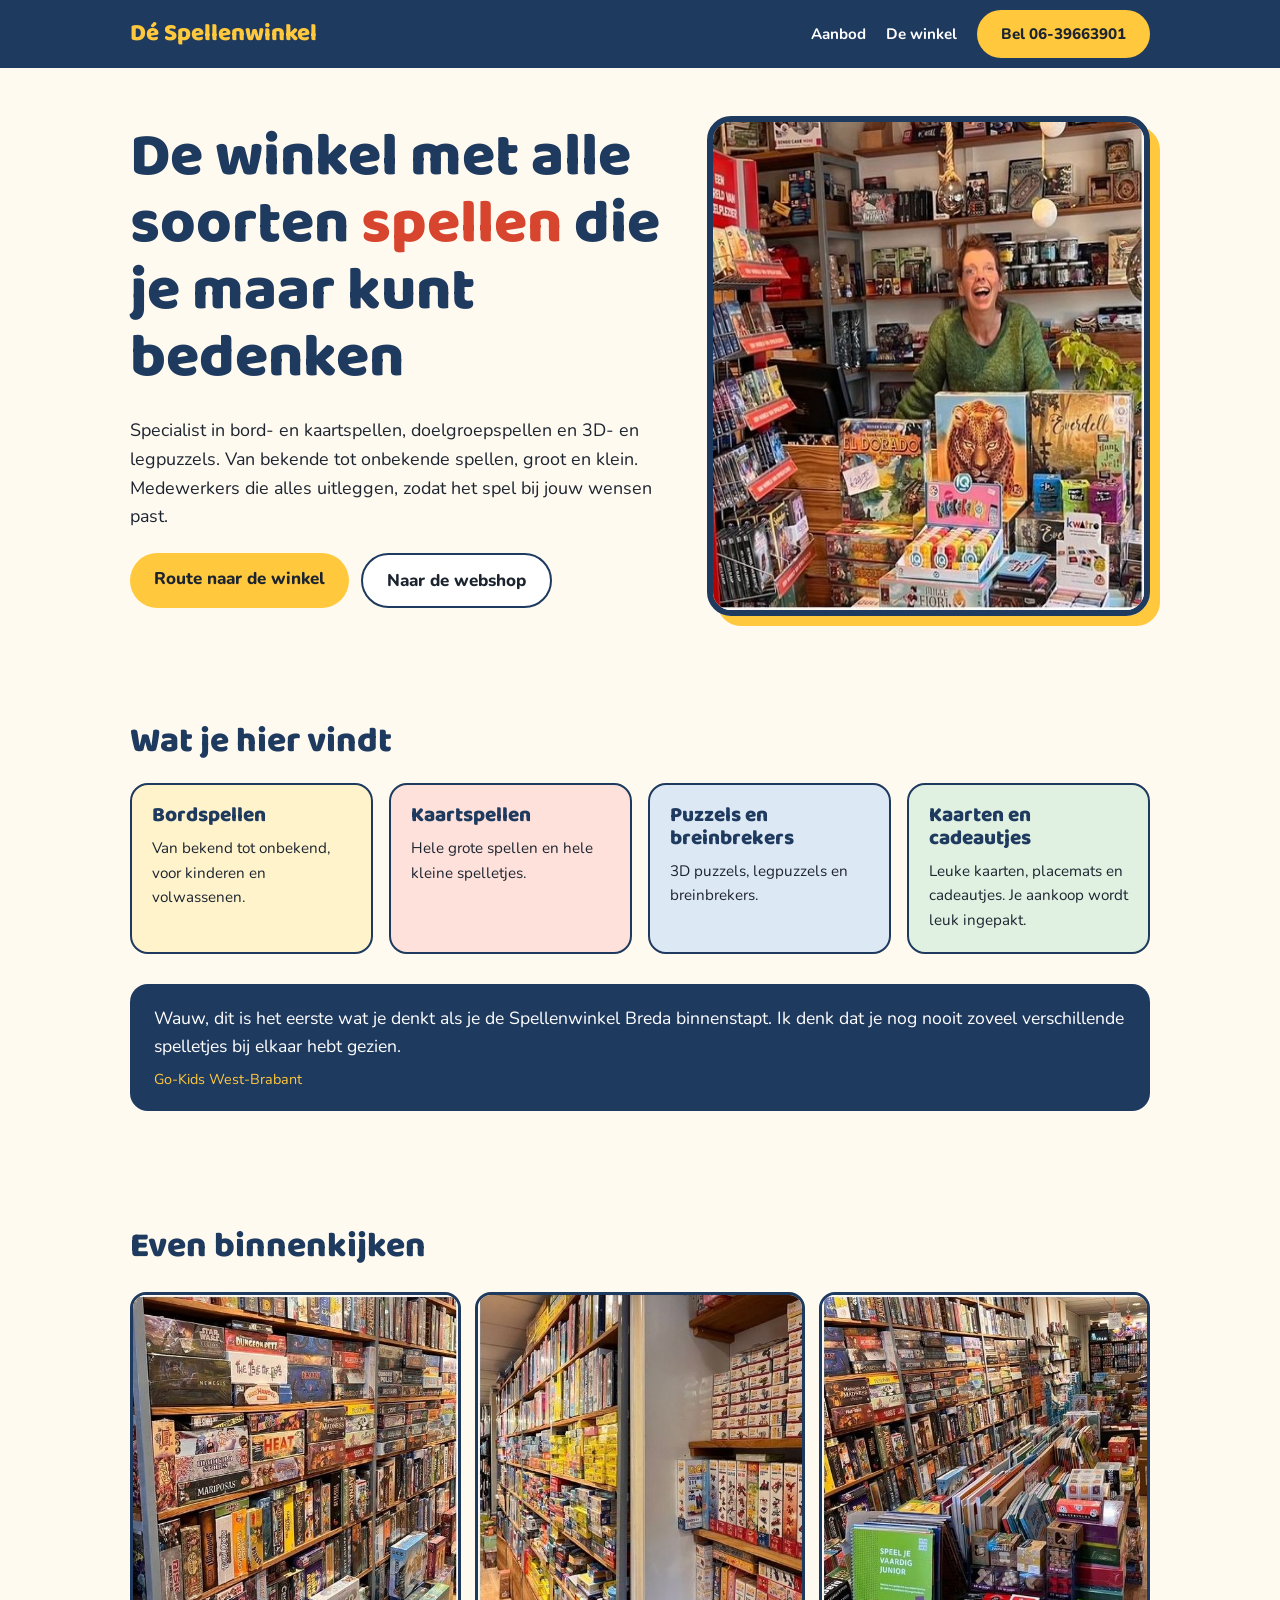
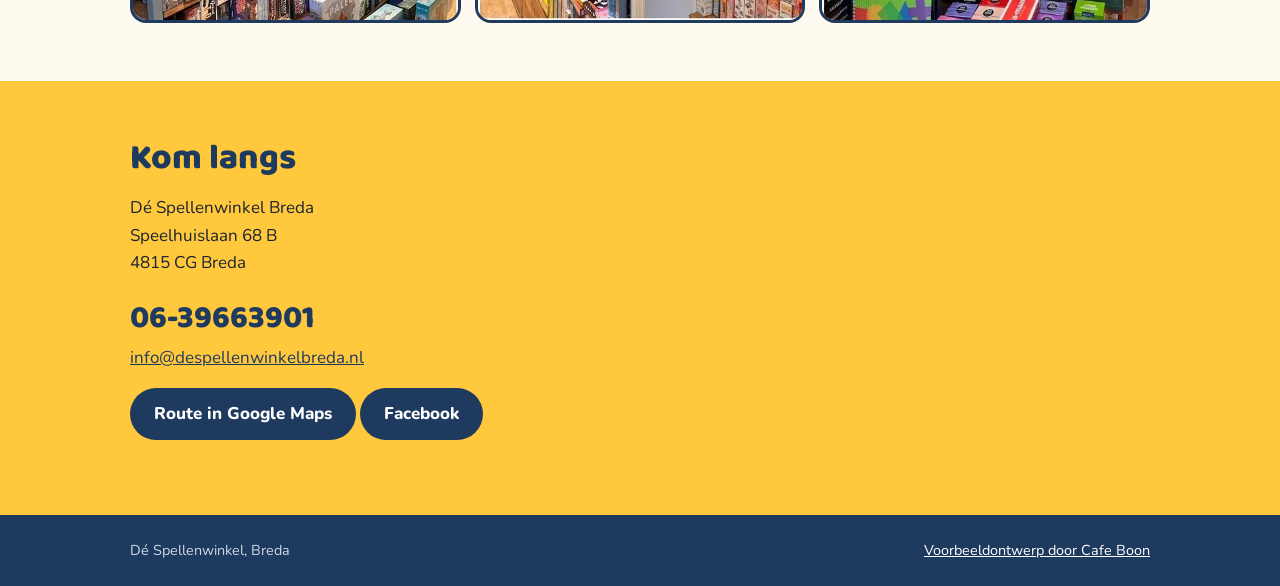
==== index.html @ e3f37ae2 "Voorbeeldwebsite voor despellenwinkelbreda" ====
<!doctype html>
<html lang="nl">
<head>
<meta charset="utf-8">
<meta name="viewport" content="width=device-width,initial-scale=1">
<title>Dé Spellenwinkel Breda | Bordspellen, kaartspellen en puzzels</title>
<meta name="description" content="Dé Spellenwinkel aan de Speelhuislaan in Breda. Specialist in bord- en kaartspellen, doelgroepspellen en 3D- en legpuzzels. Eigenaresse Margot helpt je graag verder.">
<meta name="robots" content="noindex">
<link rel="icon" type="image/svg+xml" href="images/favicon.svg">
<meta property="og:title" content="Dé Spellenwinkel Breda">
<meta property="og:description" content="Bord- en kaartspellen, doelgroepspellen en puzzels in Breda.">
<meta property="og:image" content="https://despellenwinkelbreda.cafeboon.com/images/og.jpg">
<meta property="og:type" content="website">
<link rel="preconnect" href="https://fonts.googleapis.com">
<link rel="preconnect" href="https://fonts.gstatic.com" crossorigin>
<link href="https://fonts.googleapis.com/css2?family=Baloo+2:wght@800&family=Nunito:wght@400;700;800&display=swap" rel="stylesheet">
<link rel="stylesheet" href="style.css">
</head>
<body>
<header><div class="wrap">
<a class="logo" href="#top">Dé Spellenwinkel</a>
<nav><a href="#aanbod">Aanbod</a><a href="#winkel">De winkel</a><a class="btn" href="tel:0639663901">Bel 06-39663901</a></nav>
</div></header>
<main id="top">
<div class="hero"><div class="wrap">
<div>
<h1>De winkel met alle soorten <span>spellen</span> die je maar kunt bedenken</h1>
<p>Specialist in bord- en kaartspellen, doelgroepspellen en 3D- en legpuzzels. Van bekende tot onbekende spellen, groot en klein. Medewerkers die alles uitleggen, zodat het spel bij jouw wensen past.</p>
<div class="acts"><a class="btn" href="https://www.google.com/maps/dir/?api=1&destination=Speelhuislaan+68+B+4815+CG+Breda">Route naar de winkel</a><a class="btn alt" href="https://despellenwinkelbreda.nl/">Naar de webshop</a></div>
</div>
<img src="images/margot.jpg" alt="Eigenaresse Margot achter de toonbank tussen de spellen" width="500" height="500">
</div></div>

<section id="aanbod"><div class="wrap">
<h2>Wat je hier vindt</h2>
<div class="cards">
<div class="card"><h3>Bordspellen</h3><p>Van bekend tot onbekend, voor kinderen en volwassenen.</p></div>
<div class="card"><h3>Kaartspellen</h3><p>Hele grote spellen en hele kleine spelletjes.</p></div>
<div class="card"><h3>Puzzels en breinbrekers</h3><p>3D puzzels, legpuzzels en breinbrekers.</p></div>
<div class="card"><h3>Kaarten en cadeautjes</h3><p>Leuke kaarten, placemats en cadeautjes. Je aankoop wordt leuk ingepakt.</p></div>
</div>
<blockquote>Wauw, dit is het eerste wat je denkt als je de Spellenwinkel Breda binnenstapt. Ik denk dat je nog nooit zoveel verschillende spelletjes bij elkaar hebt gezien.<cite>Go-Kids West-Brabant</cite></blockquote>
</div></section>

<section id="winkel"><div class="wrap">
<h2>Even binnenkijken</h2>
<div class="shots">
<img src="images/bordspellen.jpg" alt="Wand vol bordspellen" loading="lazy">
<img src="images/wand.jpg" alt="Kasten vol spellen" loading="lazy">
<img src="images/puzzels.jpg" alt="Spellen en boeken in de winkel" loading="lazy">
</div>
</div></section>

<section class="visit"><div class="wrap">
<h2>Kom langs</h2>
<p>Dé Spellenwinkel Breda<br>Speelhuislaan 68 B<br>4815 CG Breda</p>
<p><a class="big" href="tel:0639663901">06-39663901</a><br><a href="mailto:info@despellenwinkelbreda.nl">info@despellenwinkelbreda.nl</a></p>
<p><a class="btn" href="https://www.google.com/maps/dir/?api=1&destination=Speelhuislaan+68+B+4815+CG+Breda">Route in Google Maps</a> <a class="btn" href="https://www.facebook.com/despellenwinkel/">Facebook</a></p>
</div></section>
</main>
<footer><div class="wrap"><span>Dé Spellenwinkel, Breda</span><a href="https://cafeboon.com">Voorbeeldontwerp door Cafe Boon</a></div></footer>
</body>
</html>
---- style.css ----
:root{--navy:#1f3a5f;--yellow:#ffc83d;--red:#d8452f;--paper:#fffaf0;--ink:#1c2430}
*{box-sizing:border-box}
html{scroll-behavior:smooth}
body{margin:0;font-family:'Nunito',sans-serif;color:var(--ink);background:var(--paper);line-height:1.6;font-size:17px}
img{max-width:100%;display:block}
a{color:var(--navy)}
h1,h2,h3{font-family:'Baloo 2',sans-serif;font-weight:800;line-height:1.1;margin:0 0 .4em;color:var(--navy)}
h1{font-size:clamp(2.3rem,6vw,3.8rem)}
h2{font-size:2.2rem}
.wrap{max-width:1060px;margin:0 auto;padding:0 20px}
header{background:var(--navy);position:sticky;top:0;z-index:10}
header .wrap{display:flex;align-items:center;justify-content:space-between;padding-top:10px;padding-bottom:10px}
.logo{font-family:'Baloo 2',sans-serif;font-weight:800;font-size:1.5rem;color:var(--yellow);text-decoration:none}
nav{display:flex;gap:20px;align-items:center}
nav a{color:#fff;text-decoration:none;font-weight:700;font-size:.95rem}
.btn{display:inline-block;background:var(--yellow);color:var(--ink)!important;padding:12px 24px;border-radius:99px;font-weight:800;text-decoration:none}
.btn.alt{background:#fff;border:2px solid var(--navy)}
.hero .wrap{display:grid;grid-template-columns:1.1fr .9fr;gap:36px;align-items:center;padding-top:48px;padding-bottom:48px}
.hero h1 span{color:var(--red)}
.hero p{font-size:1.12rem;max-width:30em}
.acts{display:flex;gap:12px;flex-wrap:wrap;margin-top:22px}
.hero img{border-radius:24px;border:6px solid var(--navy);box-shadow:10px 10px 0 var(--yellow);width:100%}
section{padding:58px 0}
.cards{display:grid;grid-template-columns:repeat(4,1fr);gap:16px;margin-top:22px}
.card{background:#fff;border:2px solid var(--navy);border-radius:18px;padding:20px}
.card:nth-child(1){background:#fff3cc}
.card:nth-child(2){background:#fde1da}
.card:nth-child(3){background:#dde8f5}
.card:nth-child(4){background:#e0f1e1}
.card h3{font-size:1.3rem}
.card p{margin:0;font-size:.95rem}
.shots{display:grid;grid-template-columns:repeat(3,1fr);gap:14px;margin-top:26px}
.shots img{border-radius:16px;aspect-ratio:1/1;object-fit:cover;width:100%;border:3px solid var(--navy)}
blockquote{margin:30px 0 0;padding:20px 24px;background:var(--navy);color:#fff;border-radius:18px;font-size:1.1rem}
blockquote cite{display:block;margin-top:8px;font-style:normal;font-size:.9rem;color:var(--yellow)}
.visit{background:var(--yellow)}
.visit .big{font-family:'Baloo 2',sans-serif;font-size:2rem;font-weight:800;text-decoration:none}
.visit .btn{background:var(--navy);color:#fff!important}
footer{background:var(--navy);color:#cdd8e6;padding:24px 0;font-size:.9rem}
footer a{color:#fff}
footer .wrap{display:flex;justify-content:space-between;flex-wrap:wrap;gap:8px}
@media(max-width:820px){
.hero .wrap{grid-template-columns:1fr}
.cards{grid-template-columns:1fr 1fr}
.shots{grid-template-columns:1fr}
nav a:not(.btn){display:none}
section{padding:40px 0}
}
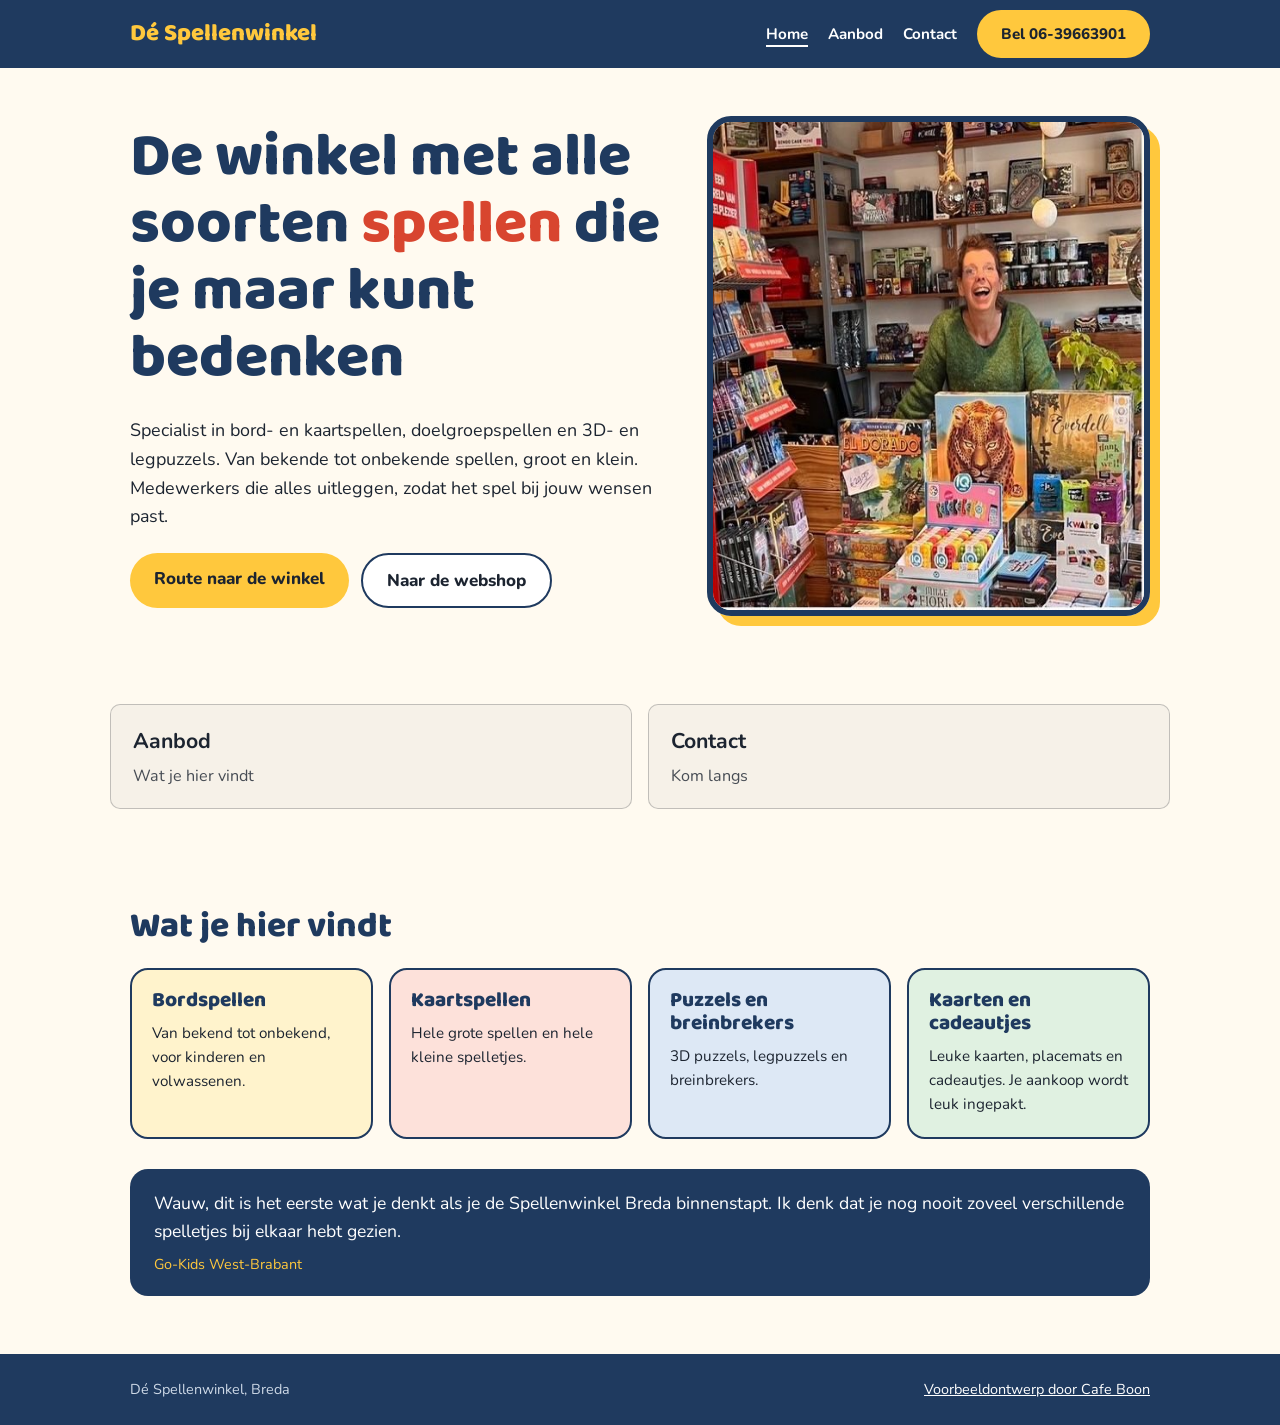
==== commit 829a505e: "Website opgedeeld in meerdere pagina's" ====
--- a/index.html
+++ b/index.html
@@ -18,20 +18,21 @@
 </head>
 <body>
 <header><div class="wrap">
-<a class="logo" href="#top">Dé Spellenwinkel</a>
-<nav><a href="#aanbod">Aanbod</a><a href="#winkel">De winkel</a><a class="btn" href="tel:0639663901">Bel 06-39663901</a></nav>
+<a class="logo" href="index.html">Dé Spellenwinkel</a>
+<nav><a aria-current="page" href="index.html">Home</a><a href="aanbod.html">Aanbod</a><a href="contact.html">Contact</a><a class="btn" href="tel:0639663901">Bel 06-39663901</a></nav>
 </div></header>
+<div aria-label="Pagina's" class="sn-bar" role="navigation"><a aria-current="page" class="sn-link" href="index.html">Home</a><a class="sn-link" href="aanbod.html">Aanbod</a><a class="sn-link" href="contact.html">Contact</a></div>
 <main id="top">
 <div class="hero"><div class="wrap">
 <div>
 <h1>De winkel met alle soorten <span>spellen</span> die je maar kunt bedenken</h1>
 <p>Specialist in bord- en kaartspellen, doelgroepspellen en 3D- en legpuzzels. Van bekende tot onbekende spellen, groot en klein. Medewerkers die alles uitleggen, zodat het spel bij jouw wensen past.</p>
-<div class="acts"><a class="btn" href="https://www.google.com/maps/dir/?api=1&destination=Speelhuislaan+68+B+4815+CG+Breda">Route naar de winkel</a><a class="btn alt" href="https://despellenwinkelbreda.nl/">Naar de webshop</a></div>
+<div class="acts"><a class="btn" href="https://www.google.com/maps/dir/?api=1&amp;destination=Speelhuislaan+68+B+4815+CG+Breda">Route naar de winkel</a><a class="btn alt" href="https://despellenwinkelbreda.nl/">Naar de webshop</a></div>
 </div>
-<img src="images/margot.jpg" alt="Eigenaresse Margot achter de toonbank tussen de spellen" width="500" height="500">
+<img alt="Eigenaresse Margot achter de toonbank tussen de spellen" height="500" src="images/margot.jpg" width="500"/>
 </div></div>
-
-<section id="aanbod"><div class="wrap">
+<div class="sn-cards"><a class="sn-card" href="aanbod.html"><strong>Aanbod</strong><span>Wat je hier vindt</span></a><a class="sn-card" href="contact.html"><strong>Contact</strong><span>Kom langs</span></a></div>
+<section><div class="wrap">
 <h2>Wat je hier vindt</h2>
 <div class="cards">
 <div class="card"><h3>Bordspellen</h3><p>Van bekend tot onbekend, voor kinderen en volwassenen.</p></div>
@@ -41,23 +42,6 @@
 </div>
 <blockquote>Wauw, dit is het eerste wat je denkt als je de Spellenwinkel Breda binnenstapt. Ik denk dat je nog nooit zoveel verschillende spelletjes bij elkaar hebt gezien.<cite>Go-Kids West-Brabant</cite></blockquote>
 </div></section>
-
-<section id="winkel"><div class="wrap">
-<h2>Even binnenkijken</h2>
-<div class="shots">
-<img src="images/bordspellen.jpg" alt="Wand vol bordspellen" loading="lazy">
-<img src="images/wand.jpg" alt="Kasten vol spellen" loading="lazy">
-<img src="images/puzzels.jpg" alt="Spellen en boeken in de winkel" loading="lazy">
-</div>
-</div></section>
-
-<section class="visit"><div class="wrap">
-<h2>Kom langs</h2>
-<p>Dé Spellenwinkel Breda<br>Speelhuislaan 68 B<br>4815 CG Breda</p>
-<p><a class="big" href="tel:0639663901">06-39663901</a><br><a href="mailto:info@despellenwinkelbreda.nl">info@despellenwinkelbreda.nl</a></p>
-<p><a class="btn" href="https://www.google.com/maps/dir/?api=1&destination=Speelhuislaan+68+B+4815+CG+Breda">Route in Google Maps</a> <a class="btn" href="https://www.facebook.com/despellenwinkel/">Facebook</a></p>
-</div></section>
 </main>
 <footer><div class="wrap"><span>Dé Spellenwinkel, Breda</span><a href="https://cafeboon.com">Voorbeeldontwerp door Cafe Boon</a></div></footer>
-</body>
-</html>
+</body></html>
--- a/style.css
+++ b/style.css
@@ -46,3 +46,18 @@
 nav a:not(.btn){display:none}
 section{padding:40px 0}
 }
+@media(max-width:520px){header .btn{padding:9px 14px;white-space:nowrap;font-size:14px}}
+/* sitenav:start */
+.sn-bar{display:none;gap:6px;overflow-x:auto;white-space:nowrap;-webkit-overflow-scrolling:touch;padding:8px 12px;background:inherit;color:inherit;font:inherit;line-height:1.2;border-bottom:1px solid rgba(128,128,128,.35);box-sizing:border-box;max-width:100%}
+.sn-bar a.sn-link{flex:0 0 auto;padding:9px 15px;border-radius:999px;color:inherit;text-decoration:none;font-size:15px;font-weight:600;letter-spacing:0;text-transform:none;margin:0}
+.sn-bar a.sn-link[aria-current="page"]{background:rgba(128,128,128,.2);box-shadow:inset 0 -2px 0 currentColor}
+@media(max-width:820px){.sn-bar{display:flex}}
+nav a[aria-current="page"]:not(.cta):not(.btn):not(.call){text-decoration:underline;text-underline-offset:6px;text-decoration-thickness:2px}
+.sn-head{max-width:1100px;margin:0 auto;padding:40px 20px 0;box-sizing:border-box}
+.sn-head h1{margin:0;color:inherit;font-size:clamp(30px,5vw,46px);line-height:1.1}
+.sn-cards{max-width:1100px;margin:0 auto;padding:40px 20px;display:grid;grid-template-columns:repeat(auto-fit,minmax(230px,1fr));gap:16px;box-sizing:border-box}
+.sn-card{display:block;padding:20px 22px;border:1px solid rgba(128,128,128,.45);border-radius:10px;background:rgba(128,128,128,.07);color:inherit;text-decoration:none;min-width:0}
+.sn-card strong{display:block;font-size:1.25em;margin:0 0 6px;color:inherit}
+.sn-card span{display:block;opacity:.8;font-size:.95em;line-height:1.4}
+.sn-card:hover,.sn-card:focus-visible{border-color:currentColor}
+/* sitenav:end */
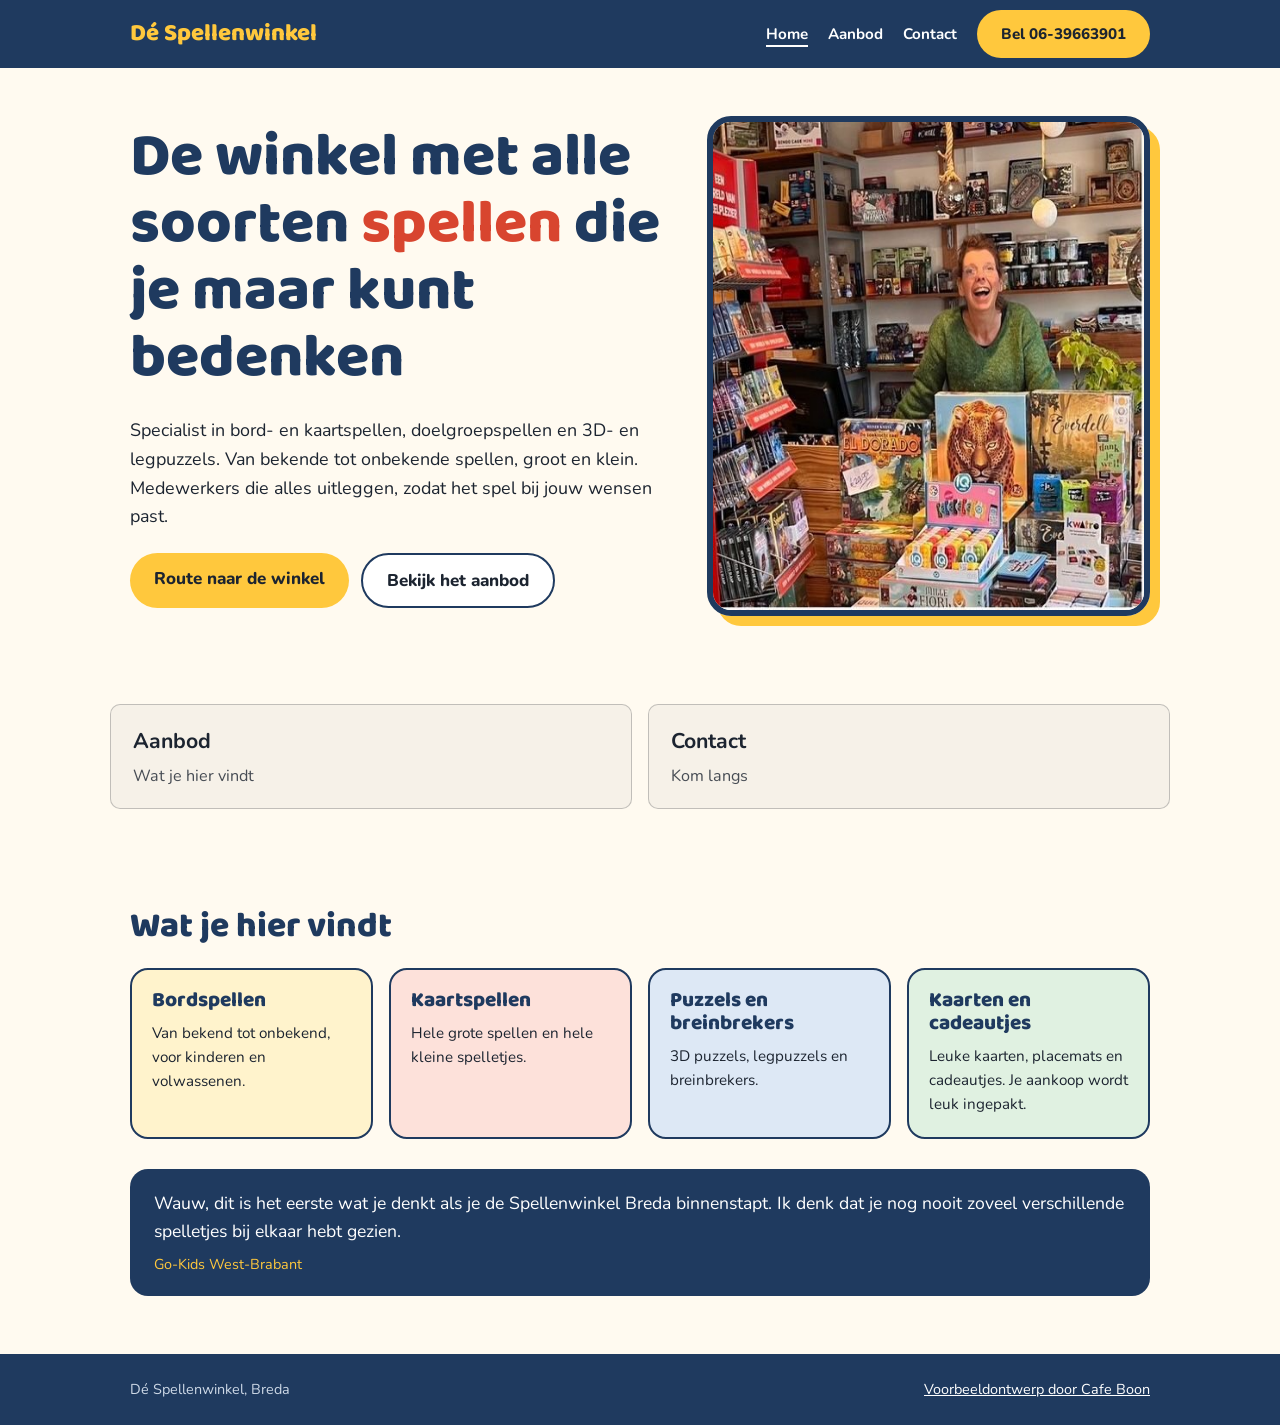
==== commit 5f2c92fa: "Links naar externe websites vervangen door eigen pagina's" ====
--- a/index.html
+++ b/index.html
@@ -27,7 +27,7 @@
 <div>
 <h1>De winkel met alle soorten <span>spellen</span> die je maar kunt bedenken</h1>
 <p>Specialist in bord- en kaartspellen, doelgroepspellen en 3D- en legpuzzels. Van bekende tot onbekende spellen, groot en klein. Medewerkers die alles uitleggen, zodat het spel bij jouw wensen past.</p>
-<div class="acts"><a class="btn" href="https://www.google.com/maps/dir/?api=1&amp;destination=Speelhuislaan+68+B+4815+CG+Breda">Route naar de winkel</a><a class="btn alt" href="https://despellenwinkelbreda.nl/">Naar de webshop</a></div>
+<div class="acts"><a class="btn" href="https://www.google.com/maps/dir/?api=1&amp;destination=Speelhuislaan+68+B+4815+CG+Breda">Route naar de winkel</a><a class="btn alt" href="aanbod.html">Bekijk het aanbod</a></div>
 </div>
 <img alt="Eigenaresse Margot achter de toonbank tussen de spellen" height="500" src="images/margot.jpg" width="500"/>
 </div></div>
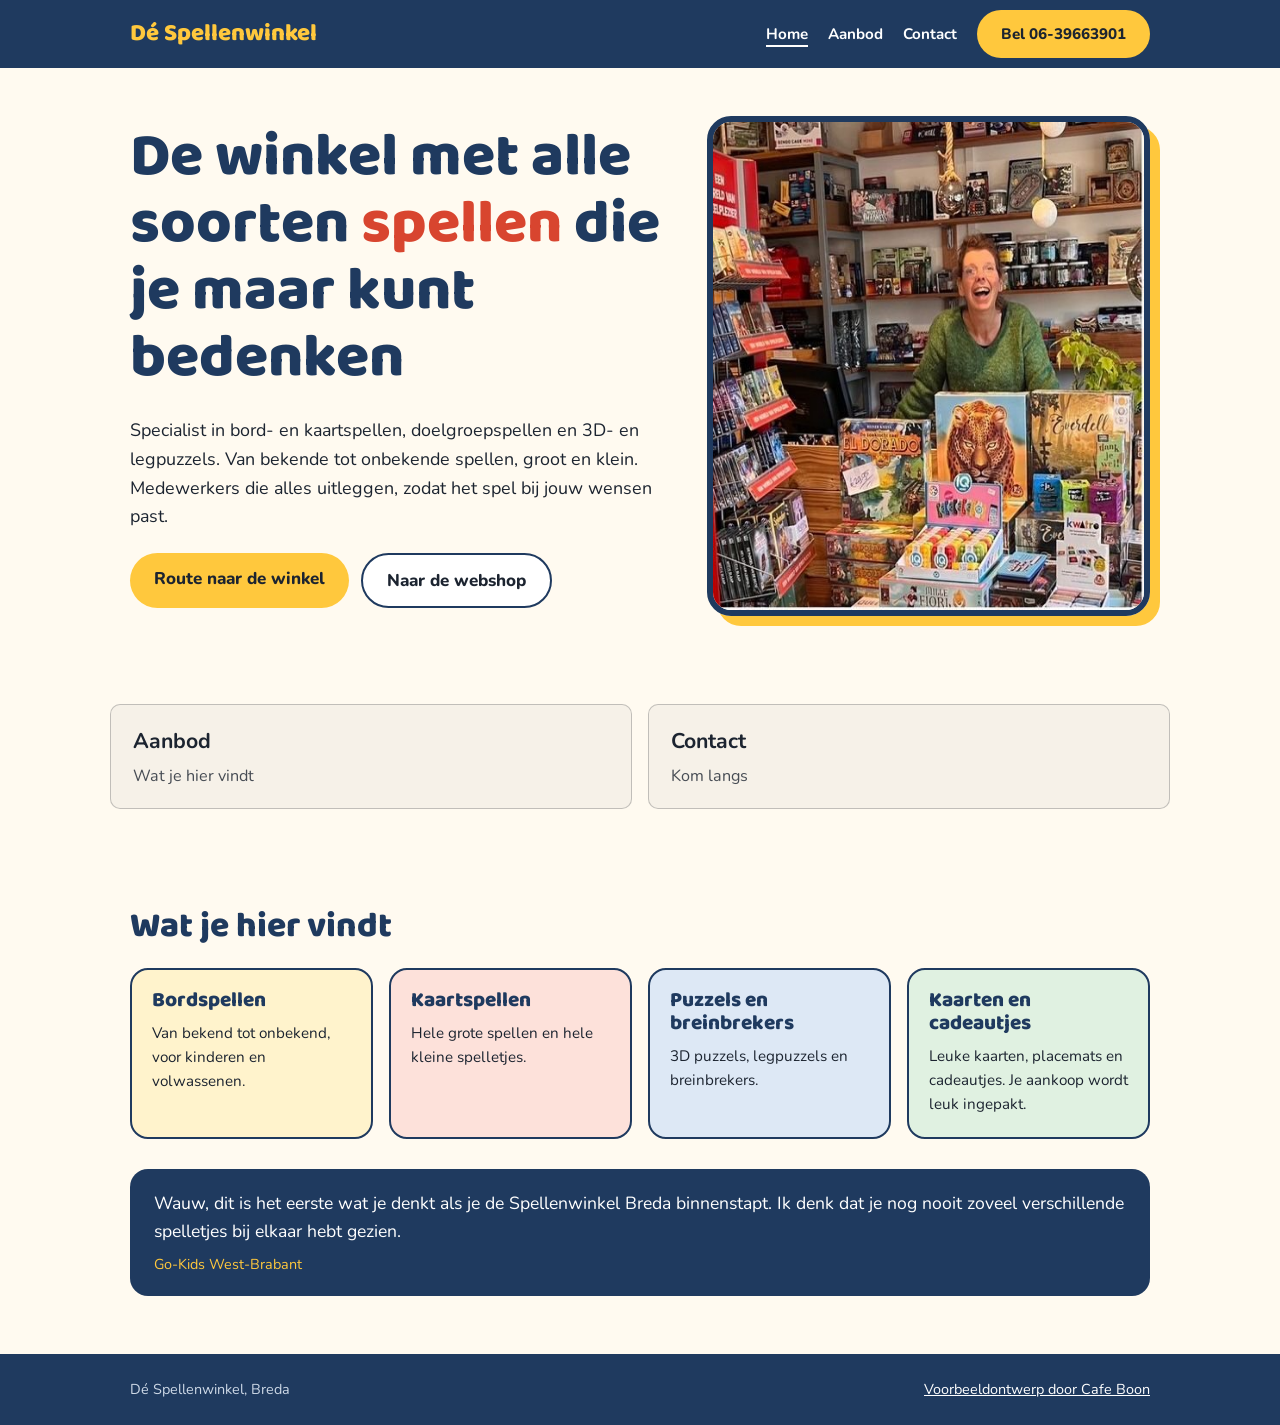
==== commit 36a0329c: "Links naar externe websites verwijzen naar een eigen binnenkort pagina" ====
--- a/index.html
+++ b/index.html
@@ -27,7 +27,7 @@
 <div>
 <h1>De winkel met alle soorten <span>spellen</span> die je maar kunt bedenken</h1>
 <p>Specialist in bord- en kaartspellen, doelgroepspellen en 3D- en legpuzzels. Van bekende tot onbekende spellen, groot en klein. Medewerkers die alles uitleggen, zodat het spel bij jouw wensen past.</p>
-<div class="acts"><a class="btn" href="https://www.google.com/maps/dir/?api=1&amp;destination=Speelhuislaan+68+B+4815+CG+Breda">Route naar de winkel</a><a class="btn alt" href="aanbod.html">Bekijk het aanbod</a></div>
+<div class="acts"><a class="btn" href="https://www.google.com/maps/dir/?api=1&amp;destination=Speelhuislaan+68+B+4815+CG+Breda">Route naar de winkel</a><a class="btn alt" href="binnenkort.html">Naar de webshop</a></div>
 </div>
 <img alt="Eigenaresse Margot achter de toonbank tussen de spellen" height="500" src="images/margot.jpg" width="500"/>
 </div></div>
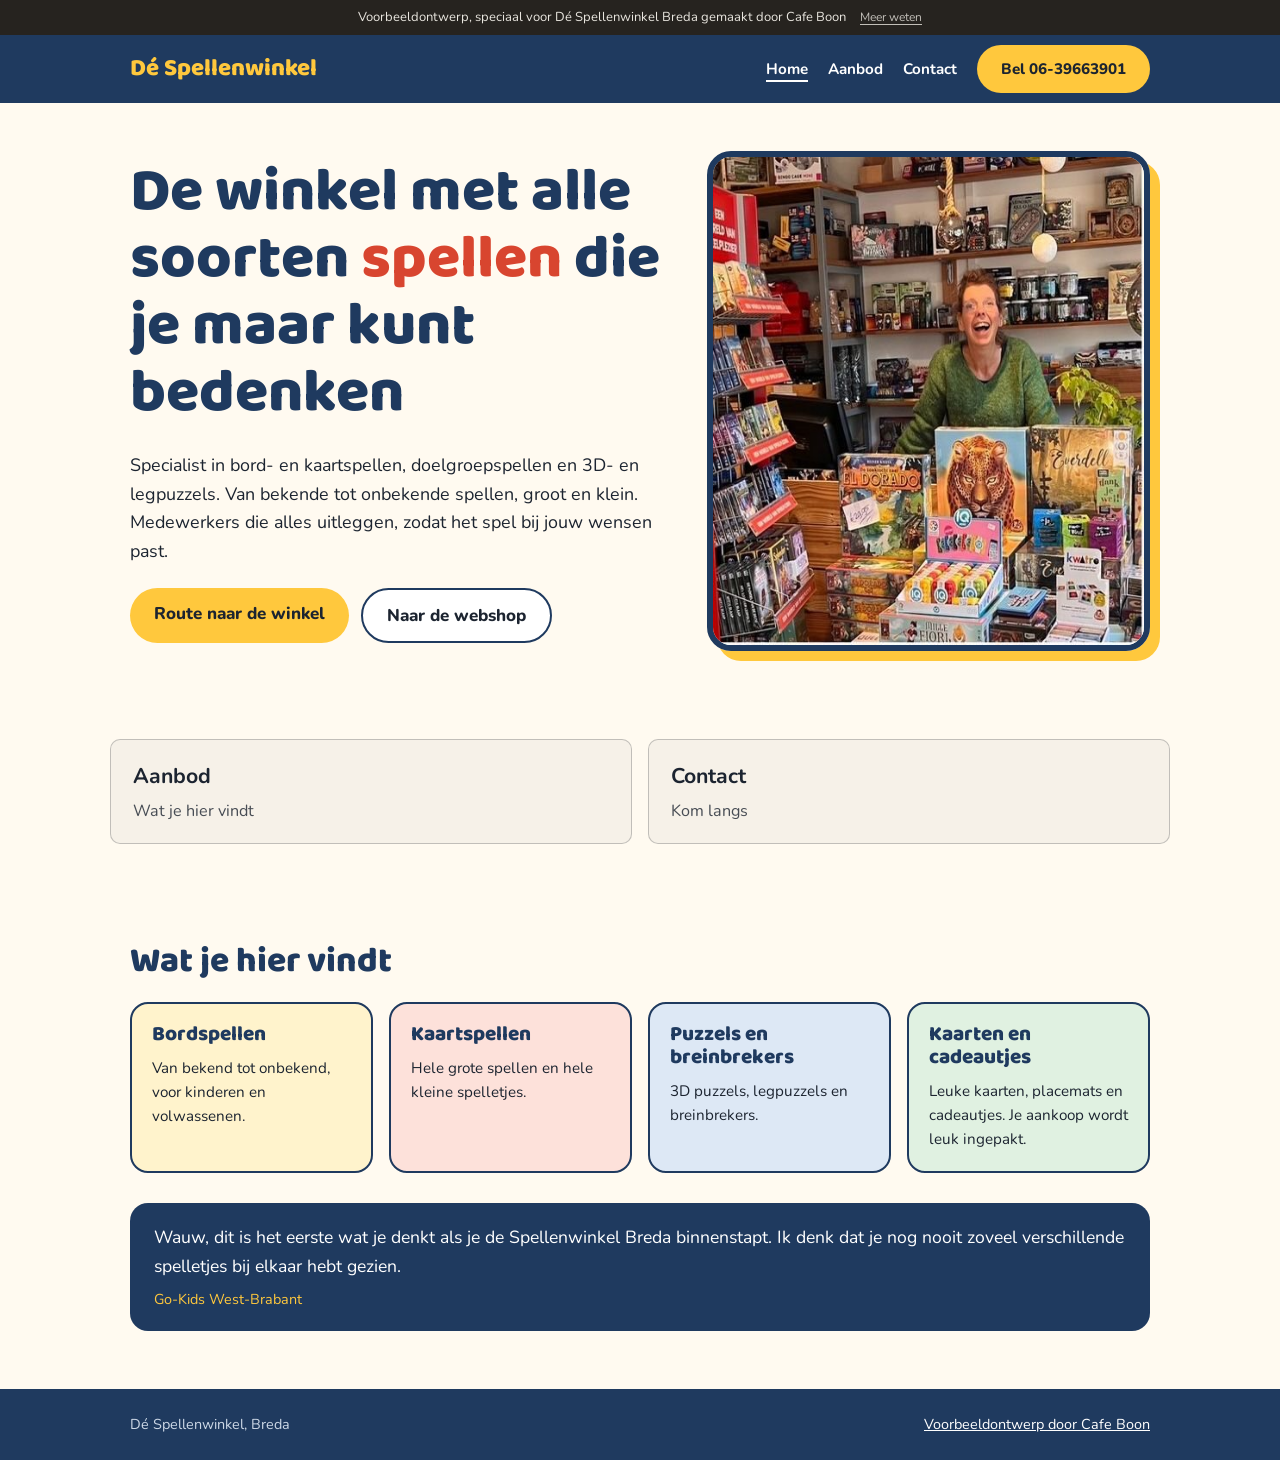
==== commit 5d81e768: "Werkende formulieren voor afspraken en aanvragen" ====
--- a/index.html
+++ b/index.html
@@ -17,6 +17,7 @@
 <link rel="stylesheet" href="style.css">
 </head>
 <body>
+<div class="vb-banner" role="note"><span>Voorbeeldontwerp, speciaal voor Dé Spellenwinkel Breda gemaakt door Cafe Boon</span><a href="https://cafeboon.com">Meer weten</a></div>
 <header><div class="wrap">
 <a class="logo" href="index.html">Dé Spellenwinkel</a>
 <nav><a aria-current="page" href="index.html">Home</a><a href="aanbod.html">Aanbod</a><a href="contact.html">Contact</a><a class="btn" href="tel:0639663901">Bel 06-39663901</a></nav>
--- a/style.css
+++ b/style.css
@@ -61,3 +61,31 @@
 .sn-card span{display:block;opacity:.8;font-size:.95em;line-height:1.4}
 .sn-card:hover,.sn-card:focus-visible{border-color:currentColor}
 /* sitenav:end */
+/* voorbeeld-formulier:start */
+@layer sn{.sn-form button.btn{border:0;font:inherit;cursor:pointer;line-height:1.2}}
+.sn-formsec{padding:36px 0 72px}
+.sn-formwrap{max-width:1100px;margin:0 auto;padding:0 20px;box-sizing:border-box}
+.sn-formwrap>h2{margin:0 0 12px}
+.sn-formwrap>.sn-lead,.sn-formwrap>.sn-form,.sn-formwrap>.sn-done{max-width:720px}
+.sn-formwrap .sn-lead{margin:0 0 24px;opacity:.85}
+.sn-form{display:grid;grid-template-columns:1fr 1fr;gap:16px}
+.sn-field{display:flex;flex-direction:column;gap:6px;min-width:0;text-align:left}
+.sn-field.full{grid-column:1/-1}
+.sn-field label{font-size:14px;font-weight:600}
+.sn-field input,.sn-field select,.sn-field textarea{font:inherit;font-size:16px;line-height:1.4;color:inherit;background:rgba(128,128,128,.12);border:1px solid rgba(128,128,128,.55);border-radius:8px;padding:11px 12px;width:100%;box-sizing:border-box;min-width:0;max-width:100%;-webkit-appearance:none;appearance:none}
+.sn-field select{background-image:linear-gradient(45deg,transparent 50%,currentColor 50%),linear-gradient(135deg,currentColor 50%,transparent 50%);background-position:calc(100% - 20px) 50%,calc(100% - 15px) 50%;background-size:5px 5px;background-repeat:no-repeat;padding-right:38px}
+.sn-field select option{color:#111;background:#fff}
+.sn-field textarea{resize:vertical}
+.sn-field input:focus,.sn-field select:focus,.sn-field textarea:focus{outline:2px solid currentColor;outline-offset:1px}
+.sn-done{padding:28px;border:1px solid rgba(128,128,128,.55);border-radius:12px;background:rgba(128,128,128,.1)}
+.sn-done h2{margin:0 0 10px}
+.sn-done p{margin:0}
+.sn-done a{text-decoration:underline;text-underline-offset:3px;font-weight:600}
+.sn-formlink{padding:0 0 56px}
+@media(max-width:640px){.sn-form{grid-template-columns:1fr}.sn-formsec{padding:24px 0 56px}}
+/* voorbeeld-formulier:end */
+/* voorbeeldbanner:start */
+.vb-banner{display:flex;flex-wrap:wrap;justify-content:center;align-items:baseline;gap:2px 14px;padding:8px 16px;background:#26231f;color:#e9e6df;font-size:13px;line-height:1.45;letter-spacing:0;text-transform:none;font-weight:400;text-align:center;position:relative;z-index:1000}
+.vb-banner a{color:inherit;opacity:.8;text-decoration:underline;text-underline-offset:3px;font-size:12px;font-weight:400;white-space:nowrap;letter-spacing:0;text-transform:none}
+.vb-banner a:hover{opacity:1}
+/* voorbeeldbanner:end */
